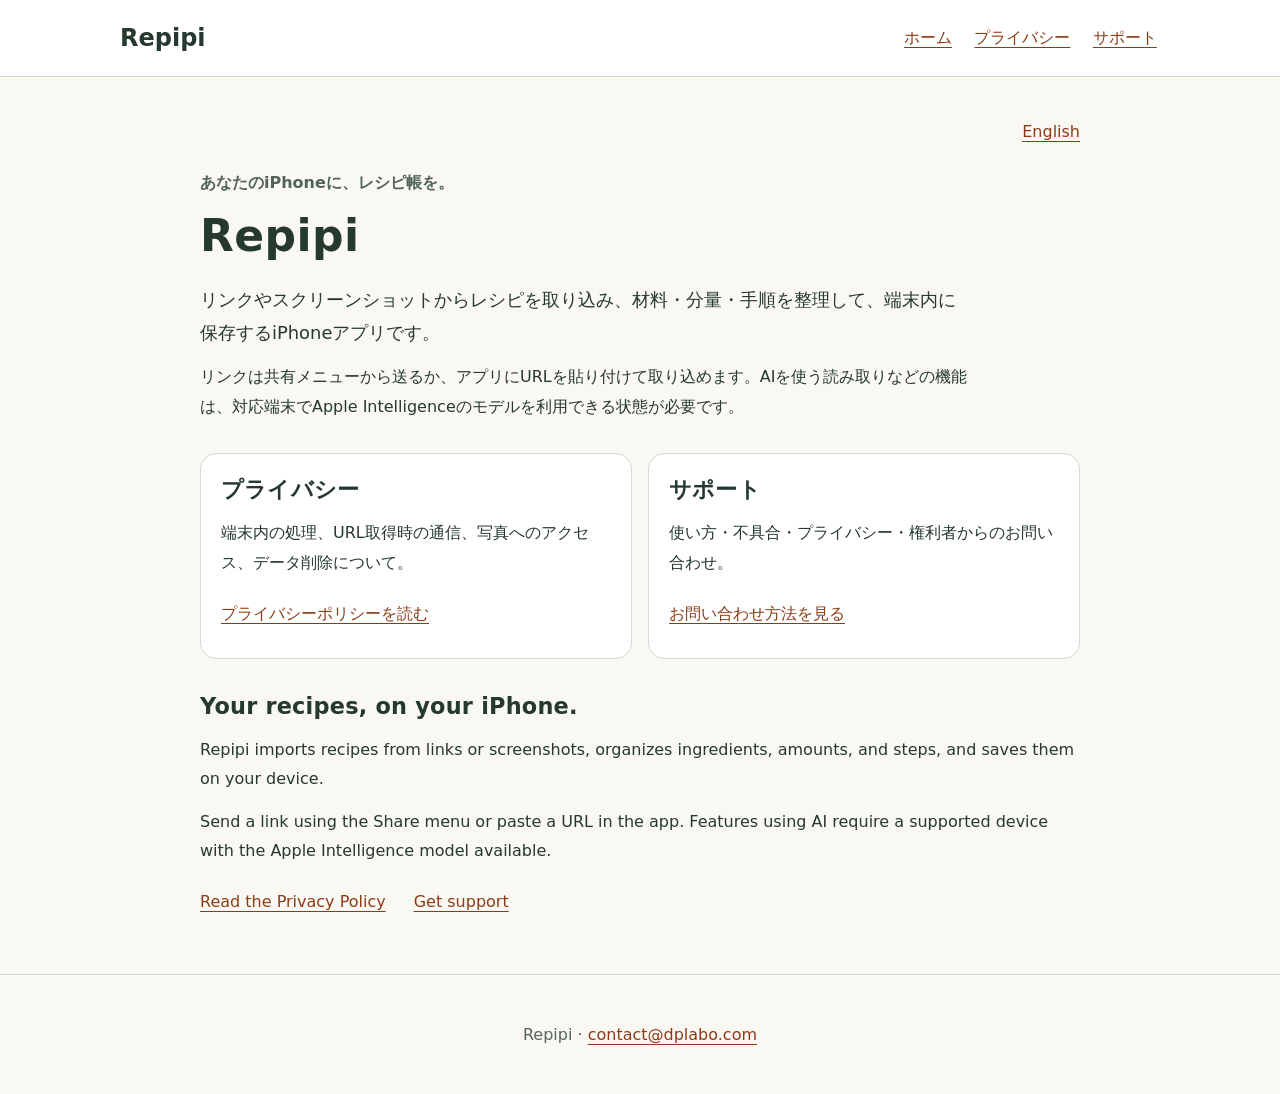
==== index.html @ e625ae4e "Publish Repipi information, privacy policies and support" ====
<!doctype html>
<html lang="ja">
<head>
  <meta charset="utf-8">
  <meta name="viewport" content="width=device-width, initial-scale=1">
  <title>アプリ案内・サポート · Repipi</title>
  <meta name="description" content="Repipiのアプリ案内、日英プライバシーポリシー、問い合わせ先。">
  <link rel="canonical" href="https://ytksato.github.io/repipi-info/">
  <link rel="stylesheet" href="assets/styles.css">
</head>
<body>
  <a href="#main" class="skip-link">本文へ移動</a>
  <header class="site-header"><div class="header-inner">
    <a href="./" class="wordmark">Repipi</a>
    <nav aria-label="メインメニュー"><a href="./">ホーム</a> <a href="privacy/">プライバシー</a> <a href="support/">サポート</a></nav>
  </div></header>
  <main id="main" tabindex="-1">
<div class="language-switch"><a href="#english" lang="en">English</a></div>
<section class="intro" aria-labelledby="home-title">
  <p class="eyebrow">あなたのiPhoneに、レシピ帳を。</p>
  <h1 id="home-title">Repipi</h1>
  <p class="lead">リンクやスクリーンショットからレシピを取り込み、材料・分量・手順を整理して、端末内に保存するiPhoneアプリです。</p>
  <p>リンクは共有メニューから送るか、アプリにURLを貼り付けて取り込めます。AIを使う読み取りなどの機能は、対応端末でApple Intelligenceのモデルを利用できる状態が必要です。</p>
</section>
<div class="cards">
  <section class="card"><h2>プライバシー</h2><p>端末内の処理、URL取得時の通信、写真へのアクセス、データ削除について。</p><a href="privacy/ja/">プライバシーポリシーを読む</a></section>
  <section class="card"><h2>サポート</h2><p>使い方・不具合・プライバシー・権利者からのお問い合わせ。</p><a href="support/">お問い合わせ方法を見る</a></section>
</div>
<section id="english" lang="en" aria-labelledby="english-title">
  <h2 id="english-title">Your recipes, on your iPhone.</h2>
  <p>Repipi imports recipes from links or screenshots, organizes ingredients, amounts, and steps, and saves them on your device.</p>
  <p>Send a link using the Share menu or paste a URL in the app. Features using AI require a supported device with the Apple Intelligence model available.</p>
  <div class="link-row"><a href="privacy/en/">Read the Privacy Policy</a><a href="support/#english">Get support</a></div>
</section>
</main>
  <footer><p>Repipi · <a href="mailto:contact@dplabo.com">contact@dplabo.com</a></p></footer>
</body>
</html>
---- assets/styles.css ----
:root { color-scheme: light dark; --bg:#faf8f3; --surface:#fff; --text:#25392e; --muted:#526557; --link:#8c3b17; --line:#d4dcd2; }
* { box-sizing:border-box; }
body { margin:0; background:var(--bg); color:var(--text); font-family:system-ui,-apple-system,BlinkMacSystemFont,"Segoe UI",sans-serif; font-size:1rem; line-height:1.85; overflow-wrap:anywhere; }
a { color:var(--link); text-underline-offset:.22em; text-decoration-thickness:.08em; }
a:hover { text-decoration-thickness:.15em; }
a:focus-visible { outline:3px solid var(--link); outline-offset:4px; border-radius:3px; }
.site-header { border-bottom:1px solid var(--line); background:var(--surface); }
.header-inner { max-width:68rem; margin:auto; padding:1rem 1.5rem; display:flex; gap:1rem; align-items:center; flex-wrap:wrap; justify-content:space-between; }
.wordmark { font-size:1.5rem; font-weight:750; text-decoration:none; color:var(--text); }
nav { display:flex; gap:.35rem 1rem; flex-wrap:wrap; }
nav a { padding:.45rem .2rem; min-height:44px; display:inline-flex; align-items:center; }
main { max-width:58rem; margin:auto; padding:2rem 1.5rem 3rem; }
h1,h2,h3 { line-height:1.4; letter-spacing:.01em; }
h1 { font-size:clamp(1.8rem,5vw,2.75rem); margin:.5rem 0 1rem; }
h2 { font-size:1.4rem; margin:2rem 0 .8rem; }
h3 { font-size:1.1rem; }
p { margin:.8rem 0; }
.lead { font-size:1.12rem; }
.eyebrow,.updated { color:var(--muted); }
.eyebrow { margin-bottom:0; font-weight:650; }
.intro { max-width:48rem; }
.cards { display:grid; grid-template-columns:repeat(2,minmax(0,1fr)); gap:1rem; margin:2rem 0; }
.card { background:var(--surface); border:1px solid var(--line); padding:1.25rem; border-radius:1rem; }
.card h2 { margin:0 0 .75rem; }
.card a,.link-row a { display:inline-block; padding:.55rem 0; min-height:44px; }
.link-row { display:flex; gap:.5rem 1.75rem; flex-wrap:wrap; }
.language-switch { text-align:right; }
.language-switch a { display:inline-block; padding:.5rem 0; min-height:44px; }
.contact { font-size:1.25rem; font-weight:650; }
.contact a { display:inline-block; padding:.5rem 0; min-height:44px; }
ul { padding-left:1.5rem; }
li { margin:.65rem 0; }
.policy section { margin:2rem 0; }
[id] { scroll-margin-top:1rem; }
footer { border-top:1px solid var(--line); color:var(--muted); padding:1.5rem; text-align:center; }
footer a { display:inline-block; padding:.5rem 0; min-height:44px; }
.skip-link { position:absolute; left:1rem; top:-10rem; padding:.75rem 1rem; background:var(--surface); z-index:1; }
.skip-link:focus { top:1rem; }
@media (max-width:38rem) { .cards { grid-template-columns:1fr; } main { padding:1.5rem 1.1rem 2rem; } .header-inner { padding:.8rem 1.1rem; } }
@media (prefers-color-scheme:dark) { :root { --bg:#15221b; --surface:#1c2d23; --text:#edf2e9; --muted:#bacaba; --link:#f5b58f; --line:#486050; } }
@media (prefers-contrast:more) { :root { --muted:var(--text); --line:var(--text); } a { text-decoration-thickness:.15em; } }
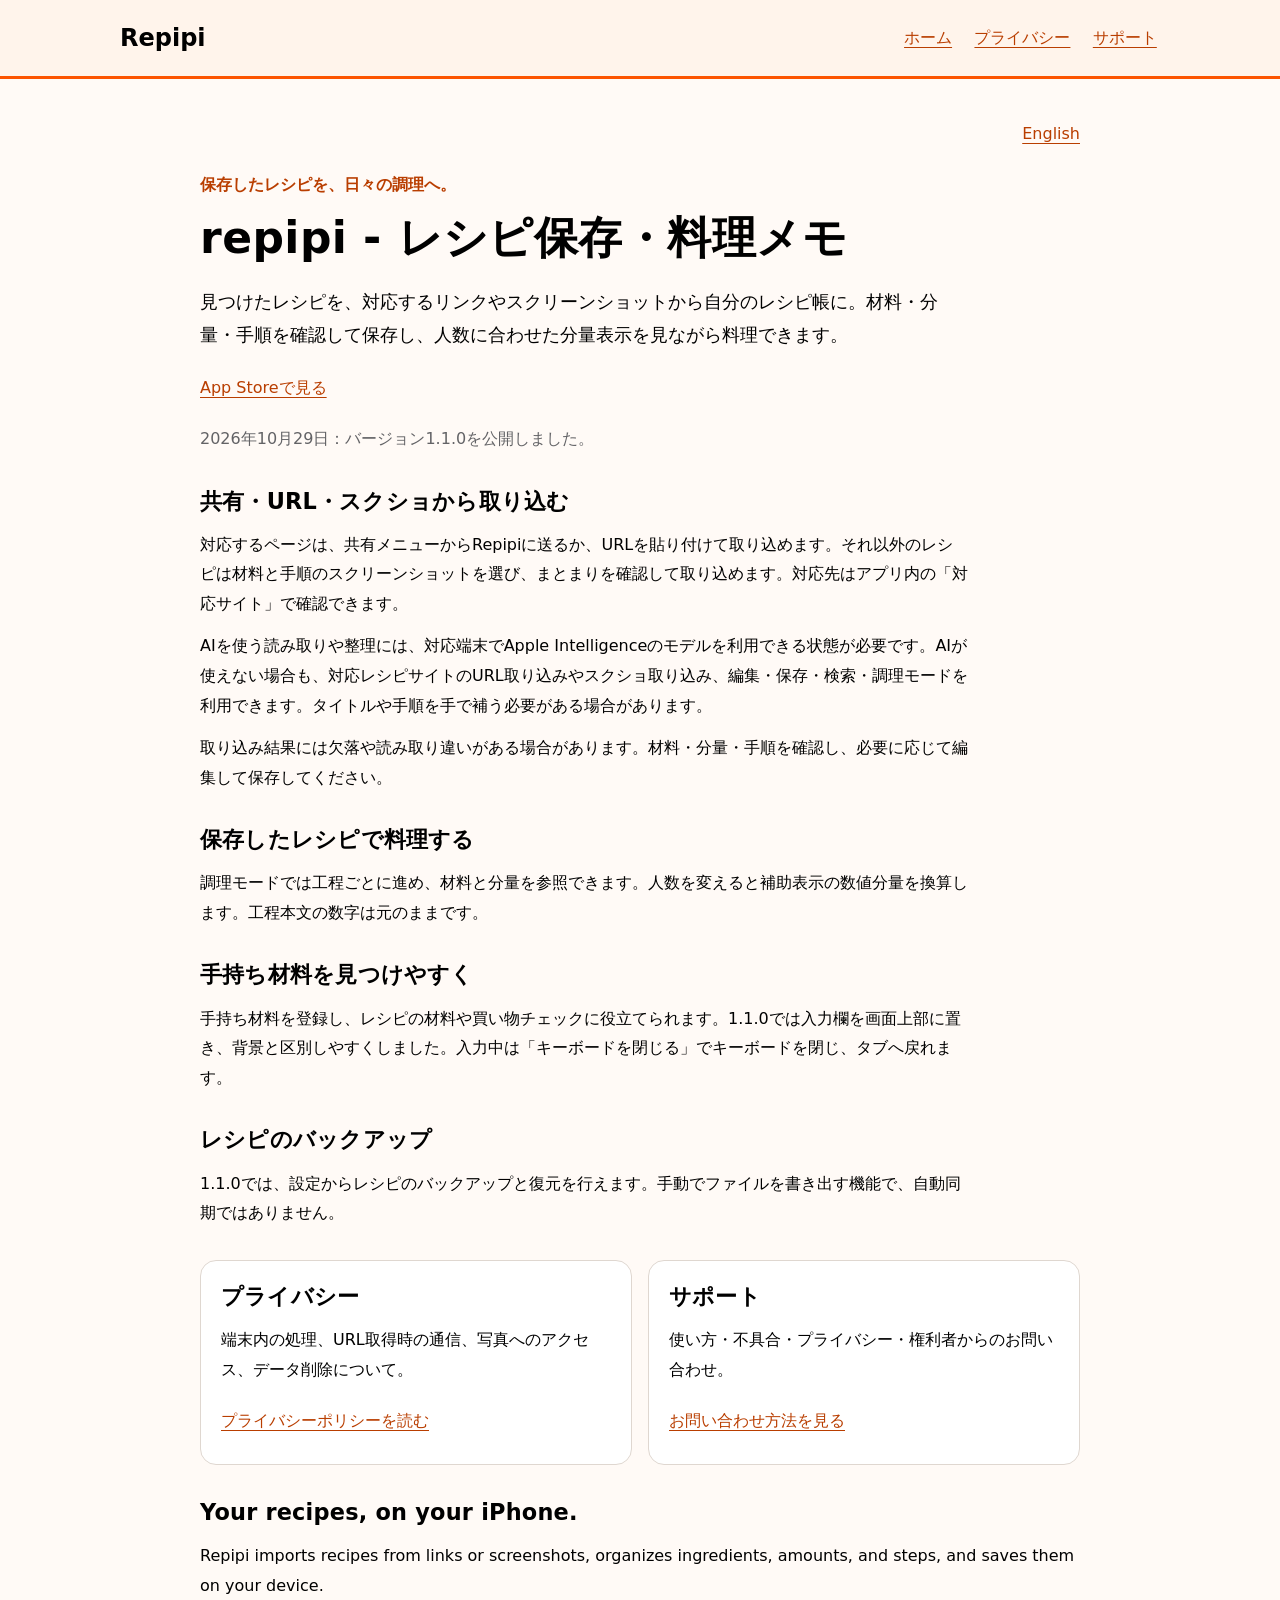
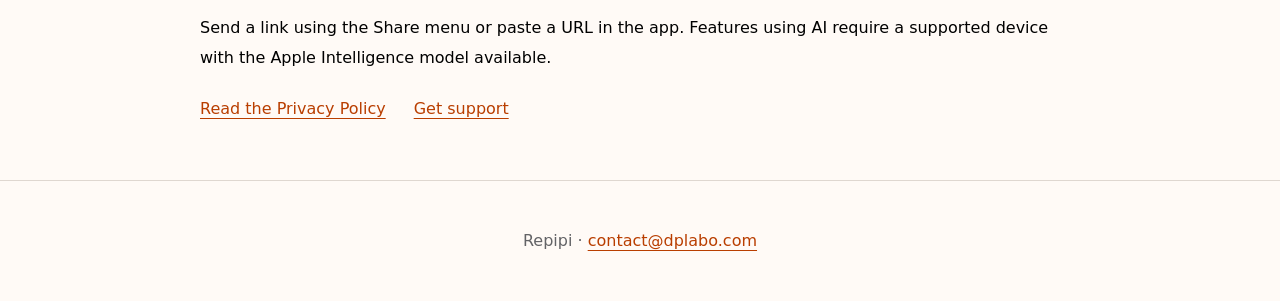
==== commit 01b5b7ef: "docs: update Japanese landing page for repipi 1.1.0" ====
--- a/index.html
+++ b/index.html
@@ -17,10 +17,21 @@
   <main id="main" tabindex="-1">
 <div class="language-switch"><a href="#english" lang="en">English</a></div>
 <section class="intro" aria-labelledby="home-title">
-  <p class="eyebrow">あなたのiPhoneに、レシピ帳を。</p>
-  <h1 id="home-title">Repipi</h1>
-  <p class="lead">リンクやスクリーンショットからレシピを取り込み、材料・分量・手順を整理して、端末内に保存するiPhoneアプリです。</p>
-  <p>リンクは共有メニューから送るか、アプリにURLを貼り付けて取り込めます。AIを使う読み取りなどの機能は、対応端末でApple Intelligenceのモデルを利用できる状態が必要です。</p>
+  <p class="eyebrow">保存したレシピを、日々の調理へ。</p>
+  <h1 id="home-title">repipi - レシピ保存・料理メモ</h1>
+  <p class="lead">見つけたレシピを、対応するリンクやスクリーンショットから自分のレシピ帳に。材料・分量・手順を確認して保存し、人数に合わせた分量表示を見ながら料理できます。</p>
+  <p class="link-row"><a href="https://apps.apple.com/jp/app/id6819143064">App Storeで見る</a></p>
+  <p class="updated">2026年10月29日：バージョン1.1.0を公開しました。</p>
+  <h2>共有・URL・スクショから取り込む</h2>
+  <p>対応するページは、共有メニューからRepipiに送るか、URLを貼り付けて取り込めます。それ以外のレシピは材料と手順のスクリーンショットを選び、まとまりを確認して取り込めます。対応先はアプリ内の「対応サイト」で確認できます。</p>
+  <p>AIを使う読み取りや整理には、対応端末でApple Intelligenceのモデルを利用できる状態が必要です。AIが使えない場合も、対応レシピサイトのURL取り込みやスクショ取り込み、編集・保存・検索・調理モードを利用できます。タイトルや手順を手で補う必要がある場合があります。</p>
+  <p>取り込み結果には欠落や読み取り違いがある場合があります。材料・分量・手順を確認し、必要に応じて編集して保存してください。</p>
+  <h2>保存したレシピで料理する</h2>
+  <p>調理モードでは工程ごとに進め、材料と分量を参照できます。人数を変えると補助表示の数値分量を換算します。工程本文の数字は元のままです。</p>
+  <h2>手持ち材料を見つけやすく</h2>
+  <p>手持ち材料を登録し、レシピの材料や買い物チェックに役立てられます。1.1.0では入力欄を画面上部に置き、背景と区別しやすくしました。入力中は「キーボードを閉じる」でキーボードを閉じ、タブへ戻れます。</p>
+  <h2>レシピのバックアップ</h2>
+  <p>1.1.0では、設定からレシピのバックアップと復元を行えます。手動でファイルを書き出す機能で、自動同期ではありません。</p>
 </section>
 <div class="cards">
   <section class="card"><h2>プライバシー</h2><p>端末内の処理、URL取得時の通信、写真へのアクセス、データ削除について。</p><a href="privacy/ja/">プライバシーポリシーを読む</a></section>
--- a/assets/styles.css
+++ b/assets/styles.css
@@ -1,10 +1,10 @@
-:root { color-scheme: light dark; --bg:#faf8f3; --surface:#fff; --text:#25392e; --muted:#526557; --link:#8c3b17; --line:#d4dcd2; }
+:root { color-scheme: light dark; --bg:#fffaf6; --hero:#fff4eb; --surface:#fff; --text:#000; --muted:#636366; --accent:#fc5400; --link:#b93e00; --line:#dfd7d0; }
 * { box-sizing:border-box; }
 body { margin:0; background:var(--bg); color:var(--text); font-family:system-ui,-apple-system,BlinkMacSystemFont,"Segoe UI",sans-serif; font-size:1rem; line-height:1.85; overflow-wrap:anywhere; }
 a { color:var(--link); text-underline-offset:.22em; text-decoration-thickness:.08em; }
 a:hover { text-decoration-thickness:.15em; }
 a:focus-visible { outline:3px solid var(--link); outline-offset:4px; border-radius:3px; }
-.site-header { border-bottom:1px solid var(--line); background:var(--surface); }
+.site-header { border-bottom:3px solid var(--accent); background:var(--hero); }
 .header-inner { max-width:68rem; margin:auto; padding:1rem 1.5rem; display:flex; gap:1rem; align-items:center; flex-wrap:wrap; justify-content:space-between; }
 .wordmark { font-size:1.5rem; font-weight:750; text-decoration:none; color:var(--text); }
 nav { display:flex; gap:.35rem 1rem; flex-wrap:wrap; }
@@ -17,7 +17,7 @@
 p { margin:.8rem 0; }
 .lead { font-size:1.12rem; }
 .eyebrow,.updated { color:var(--muted); }
-.eyebrow { margin-bottom:0; font-weight:650; }
+.eyebrow { margin-bottom:0; font-weight:650; color:var(--link); }
 .intro { max-width:48rem; }
 .cards { display:grid; grid-template-columns:repeat(2,minmax(0,1fr)); gap:1rem; margin:2rem 0; }
 .card { background:var(--surface); border:1px solid var(--line); padding:1.25rem; border-radius:1rem; }
@@ -37,5 +37,6 @@
 .skip-link { position:absolute; left:1rem; top:-10rem; padding:.75rem 1rem; background:var(--surface); z-index:1; }
 .skip-link:focus { top:1rem; }
 @media (max-width:38rem) { .cards { grid-template-columns:1fr; } main { padding:1.5rem 1.1rem 2rem; } .header-inner { padding:.8rem 1.1rem; } }
-@media (prefers-color-scheme:dark) { :root { --bg:#15221b; --surface:#1c2d23; --text:#edf2e9; --muted:#bacaba; --link:#f5b58f; --line:#486050; } }
-@media (prefers-contrast:more) { :root { --muted:var(--text); --line:var(--text); } a { text-decoration-thickness:.15em; } }
+@media (prefers-color-scheme:dark) { :root { --bg:#241c17; --hero:#30241b; --surface:#2e2925; --text:#fff; --muted:#bdbdc2; --accent:#ff5500; --link:#ff884f; --line:#615851; } }
+@media (prefers-contrast:more) { :root { --muted:var(--text); --line:var(--text); --link:#8c2f00; } a { text-decoration-thickness:.15em; } }
+@media (prefers-color-scheme:dark) and (prefers-contrast:more) { :root { --link:#ffb58e; } }
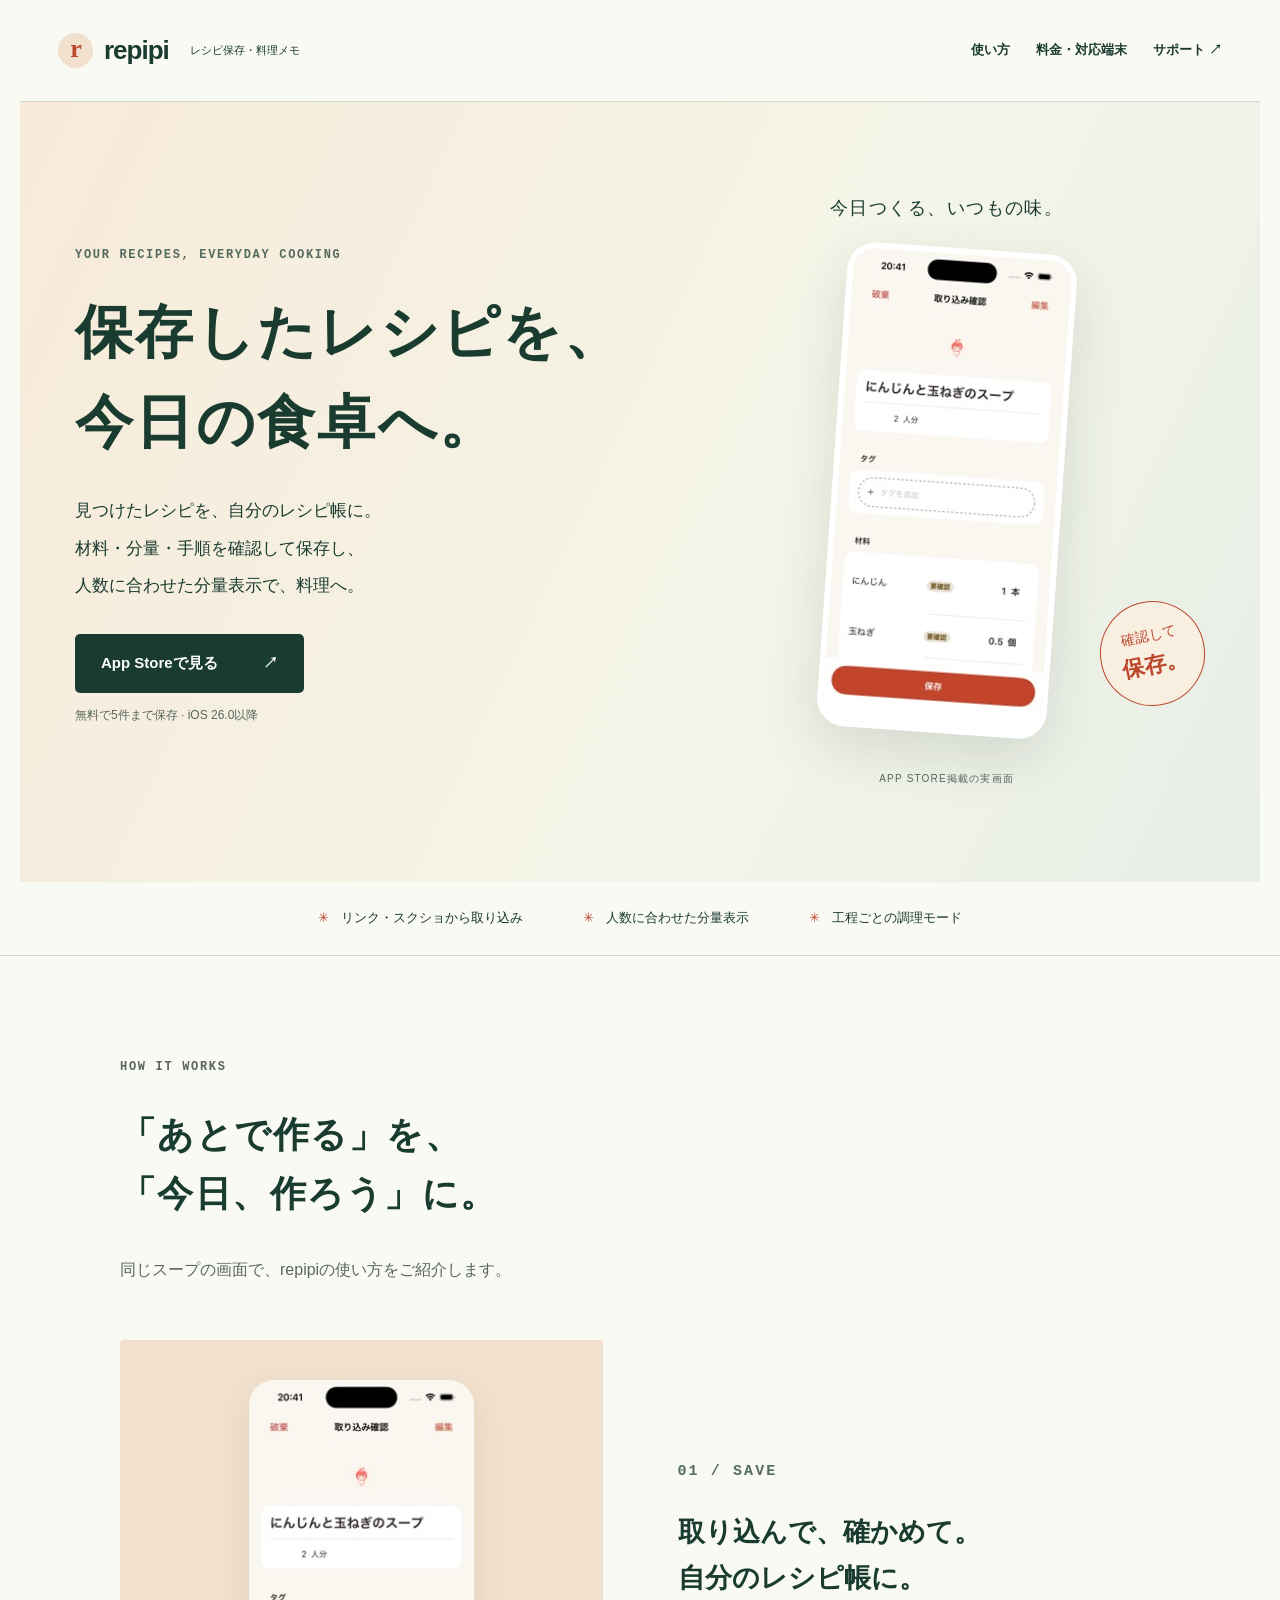
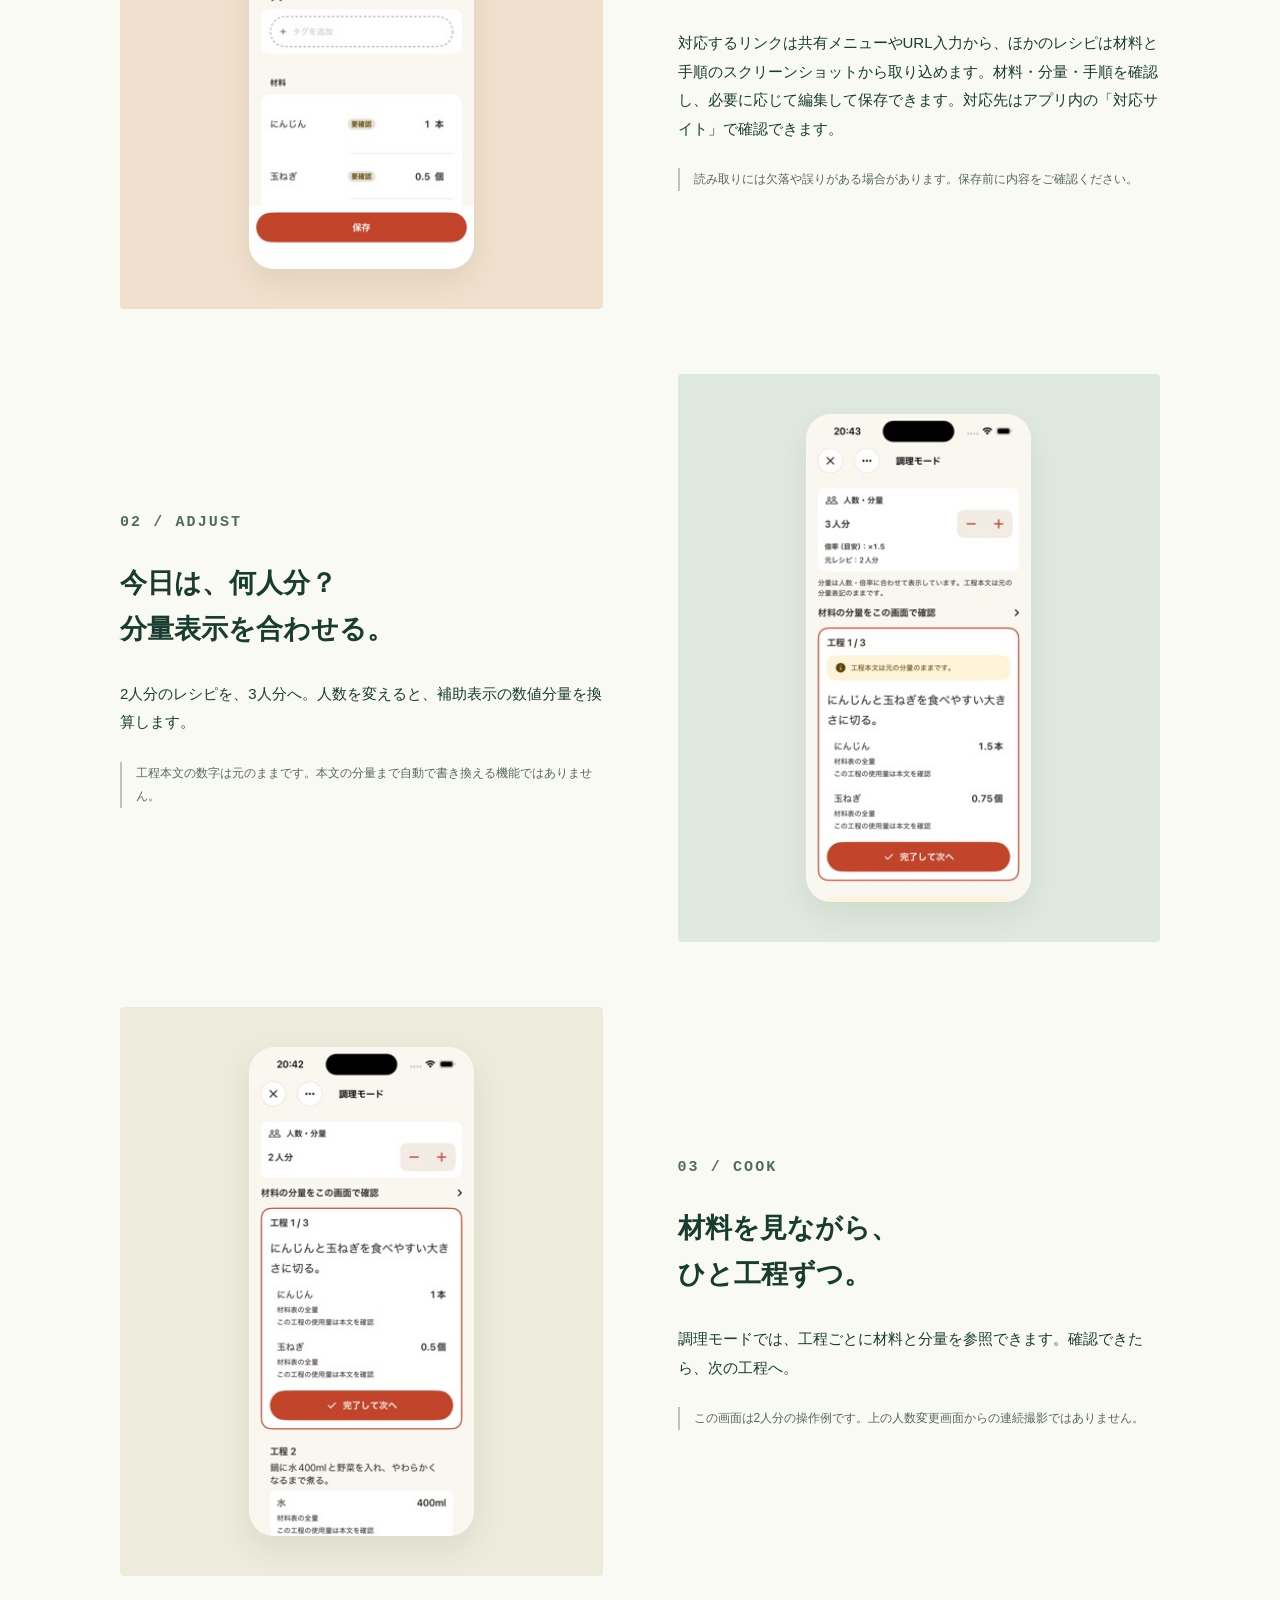
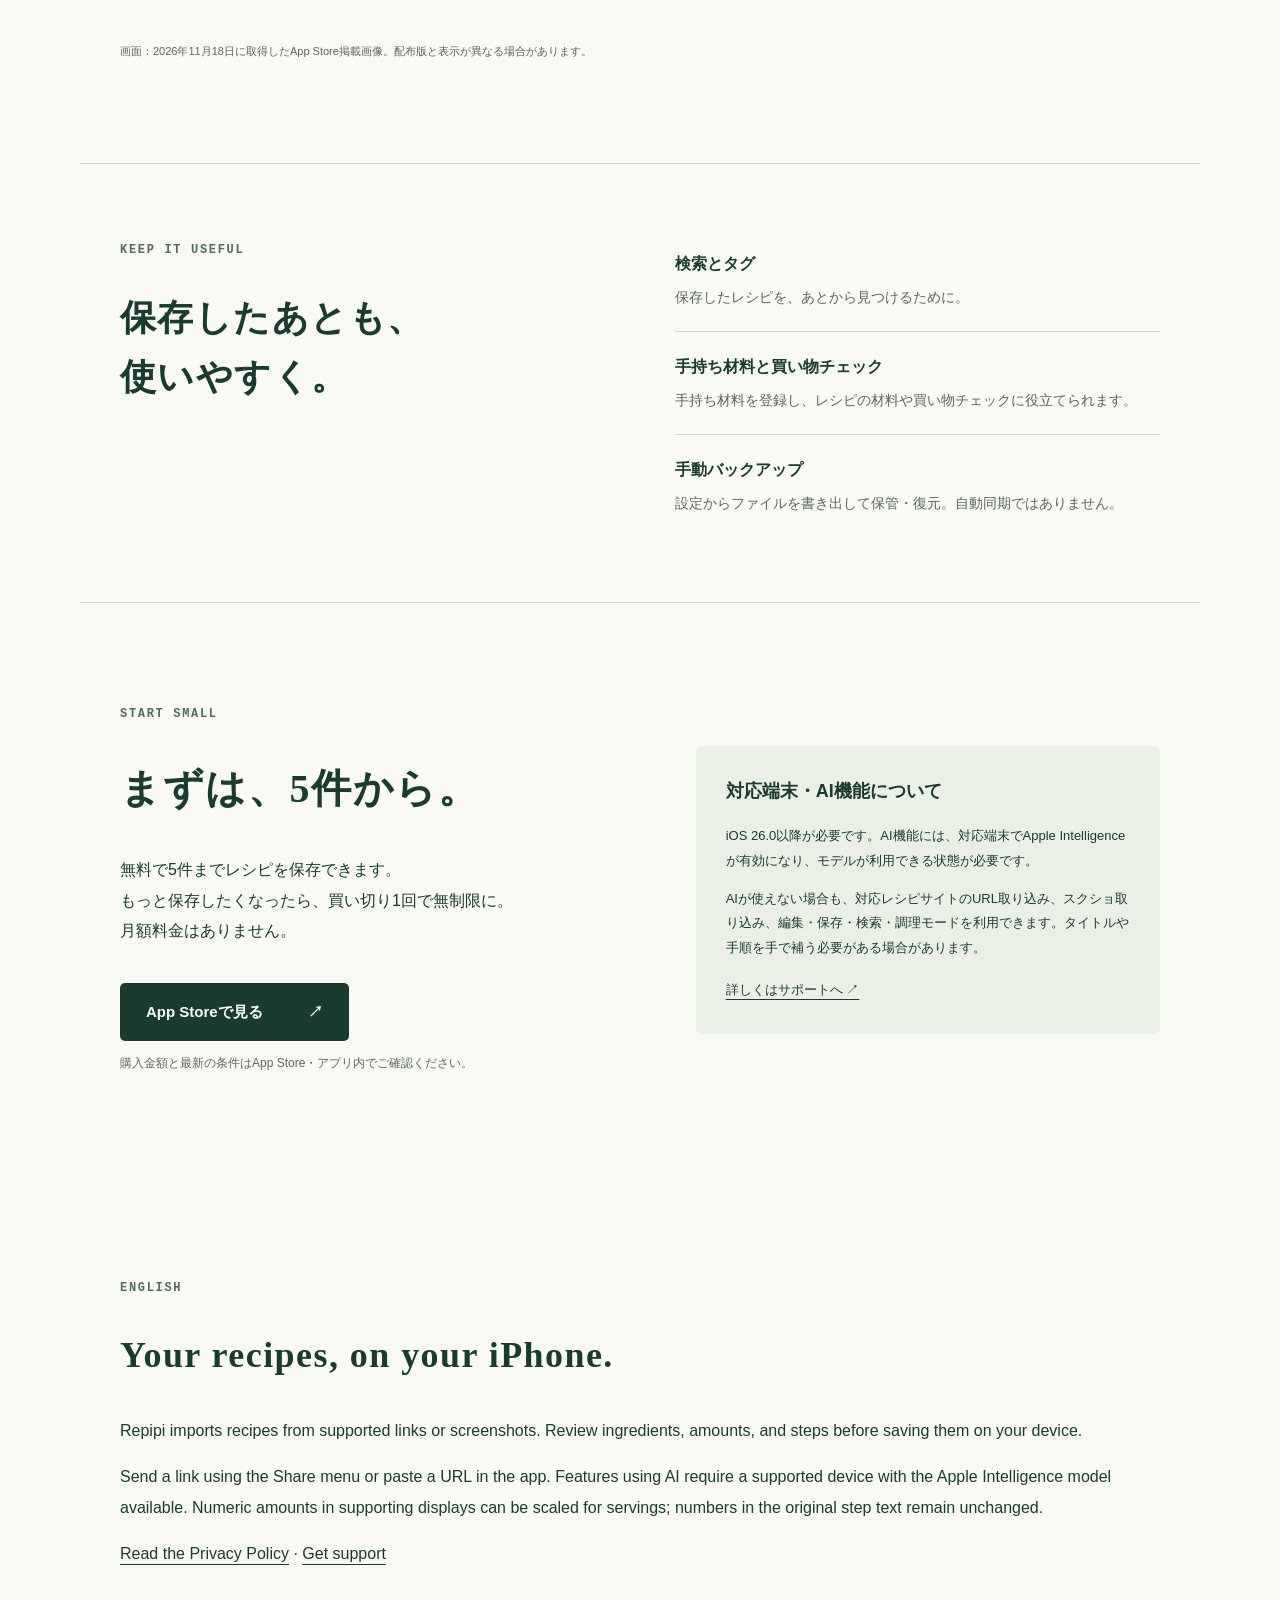
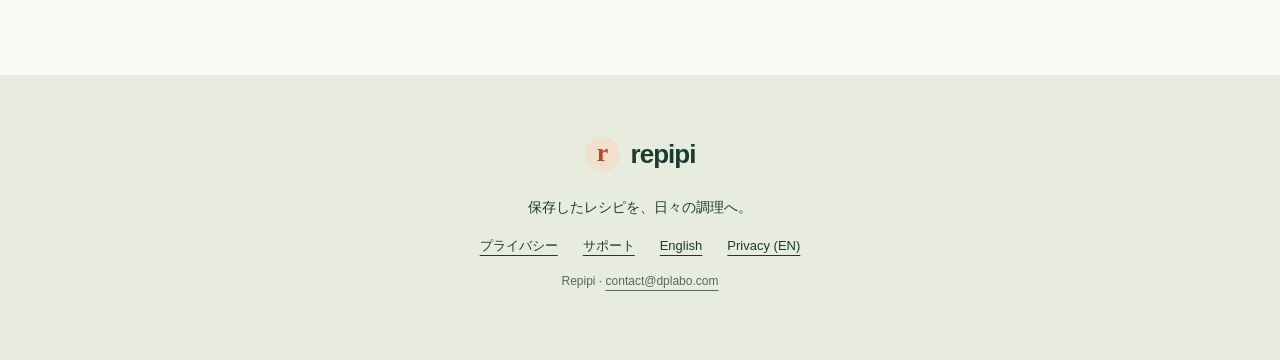
==== commit d32e8f8f: "Publish approved recipe-first landing page (refs ytksato/repipi#515)" ====
--- a/index.html
+++ b/index.html
@@ -1,49 +1,13 @@
-<!doctype html>
-<html lang="ja">
-<head>
-  <meta charset="utf-8">
-  <meta name="viewport" content="width=device-width, initial-scale=1">
-  <title>アプリ案内・サポート · Repipi</title>
-  <meta name="description" content="Repipiのアプリ案内、日英プライバシーポリシー、問い合わせ先。">
-  <link rel="canonical" href="https://ytksato.github.io/repipi-info/">
-  <link rel="stylesheet" href="assets/styles.css">
-</head>
-<body>
-  <a href="#main" class="skip-link">本文へ移動</a>
-  <header class="site-header"><div class="header-inner">
-    <a href="./" class="wordmark">Repipi</a>
-    <nav aria-label="メインメニュー"><a href="./">ホーム</a> <a href="privacy/">プライバシー</a> <a href="support/">サポート</a></nav>
-  </div></header>
-  <main id="main" tabindex="-1">
-<div class="language-switch"><a href="#english" lang="en">English</a></div>
-<section class="intro" aria-labelledby="home-title">
-  <p class="eyebrow">保存したレシピを、日々の調理へ。</p>
-  <h1 id="home-title">repipi - レシピ保存・料理メモ</h1>
-  <p class="lead">見つけたレシピを、対応するリンクやスクリーンショットから自分のレシピ帳に。材料・分量・手順を確認して保存し、人数に合わせた分量表示を見ながら料理できます。</p>
-  <p class="link-row"><a href="https://apps.apple.com/jp/app/id6819143064">App Storeで見る</a></p>
-  <p class="updated">2026年10月29日：バージョン1.1.0を公開しました。</p>
-  <h2>共有・URL・スクショから取り込む</h2>
-  <p>対応するページは、共有メニューからRepipiに送るか、URLを貼り付けて取り込めます。それ以外のレシピは材料と手順のスクリーンショットを選び、まとまりを確認して取り込めます。対応先はアプリ内の「対応サイト」で確認できます。</p>
-  <p>AIを使う読み取りや整理には、対応端末でApple Intelligenceのモデルを利用できる状態が必要です。AIが使えない場合も、対応レシピサイトのURL取り込みやスクショ取り込み、編集・保存・検索・調理モードを利用できます。タイトルや手順を手で補う必要がある場合があります。</p>
-  <p>取り込み結果には欠落や読み取り違いがある場合があります。材料・分量・手順を確認し、必要に応じて編集して保存してください。</p>
-  <h2>保存したレシピで料理する</h2>
-  <p>調理モードでは工程ごとに進め、材料と分量を参照できます。人数を変えると補助表示の数値分量を換算します。工程本文の数字は元のままです。</p>
-  <h2>手持ち材料を見つけやすく</h2>
-  <p>手持ち材料を登録し、レシピの材料や買い物チェックに役立てられます。1.1.0では入力欄を画面上部に置き、背景と区別しやすくしました。入力中は「キーボードを閉じる」でキーボードを閉じ、タブへ戻れます。</p>
-  <h2>レシピのバックアップ</h2>
-  <p>1.1.0では、設定からレシピのバックアップと復元を行えます。手動でファイルを書き出す機能で、自動同期ではありません。</p>
-</section>
-<div class="cards">
-  <section class="card"><h2>プライバシー</h2><p>端末内の処理、URL取得時の通信、写真へのアクセス、データ削除について。</p><a href="privacy/ja/">プライバシーポリシーを読む</a></section>
-  <section class="card"><h2>サポート</h2><p>使い方・不具合・プライバシー・権利者からのお問い合わせ。</p><a href="support/">お問い合わせ方法を見る</a></section>
-</div>
-<section id="english" lang="en" aria-labelledby="english-title">
-  <h2 id="english-title">Your recipes, on your iPhone.</h2>
-  <p>Repipi imports recipes from links or screenshots, organizes ingredients, amounts, and steps, and saves them on your device.</p>
-  <p>Send a link using the Share menu or paste a URL in the app. Features using AI require a supported device with the Apple Intelligence model available.</p>
-  <div class="link-row"><a href="privacy/en/">Read the Privacy Policy</a><a href="support/#english">Get support</a></div>
-</section>
-</main>
-  <footer><p>Repipi · <a href="mailto:contact@dplabo.com">contact@dplabo.com</a></p></footer>
-</body>
-</html>
+<!doctype html><html lang="ja"><head><meta charset="utf-8"><meta name="viewport" content="width=device-width,initial-scale=1"><title>repipi | 保存したレシピを、今日の食卓へ。</title><meta name="description" content="材料・分量・手順を確認して保存。人数に合わせた分量表示で料理できる、iPhoneのレシピ帳。"><link rel="stylesheet" href="assets/landing.css"><link rel="canonical" href="https://ytksato.github.io/repipi-info/"></head><body>
+<a class="skip" href="#main">本文へ移動</a>
+<header><a class="brand" href="#top"><span class="mark">r</span> repipi<span class="small">レシピ保存・料理メモ</span></a><nav aria-label="メニュー"><a href="#how">使い方</a><a href="#price">料金・対応端末</a><a href="https://ytksato.github.io/repipi-info/support/">サポート ↗</a></nav></header>
+<main id="main" tabindex="-1"><section class="hero" id="top"><div class="hero-copy"><p class="eyebrow">YOUR RECIPES, EVERYDAY COOKING</p><h1>保存したレシピを、<br>今日の食卓へ。</h1><p class="lead">見つけたレシピを、自分のレシピ帳に。<br>材料・分量・手順を確認して保存し、<br>人数に合わせた分量表示で、料理へ。</p><a class="button" href="https://apps.apple.com/jp/app/id6819143064">App Storeで見る <span>↗</span></a><p class="fine">無料で5件まで保存 · iOS 26.0以降</p></div><div class="hero-visual"><div class="visual-label">今日つくる、いつもの味。</div><img src="assets/store-0.jpg" alt="にんじんと玉ねぎのスープの取り込み確認画面。2人分の材料と保存ボタン。" width="221" height="480"><div class="stamp">確認して<br><strong>保存。</strong></div><span class="caption">APP STORE掲載の実画面</span></div></section>
+<div class="strip"><span>リンク・スクショから取り込み</span><span>人数に合わせた分量表示</span><span>工程ごとの調理モード</span></div>
+<section id="how" class="section"><div class="section-heading"><p class="eyebrow">HOW IT WORKS</p><h2>「あとで作る」を、<br>「今日、作ろう」に。</h2><p>同じスープの画面で、repipiの使い方をご紹介します。</p></div>
+<article class="feature"><div class="feature-image peach"><img src="assets/store-0.jpg" alt="取り込み確認画面。にんじん1本、玉ねぎ0.5個を確認して保存。" width="221" height="480"></div><div class="feature-copy"><p class="number">01 / SAVE</p><h3>取り込んで、確かめて。<br>自分のレシピ帳に。</h3><p>対応するリンクは共有メニューやURL入力から、ほかのレシピは材料と手順のスクリーンショットから取り込めます。材料・分量・手順を確認し、必要に応じて編集して保存できます。対応先はアプリ内の「対応サイト」で確認できます。</p><p class="note">読み取りには欠落や誤りがある場合があります。保存前に内容をご確認ください。</p></div></article>
+<article class="feature reverse"><div class="feature-image sage"><img src="assets/store-3.jpg" alt="人数を2人分から3人分に変更。にんじん1.5本、玉ねぎ0.75個を補助表示。" width="221" height="480"></div><div class="feature-copy"><p class="number">02 / ADJUST</p><h3>今日は、何人分？<br>分量表示を合わせる。</h3><p>2人分のレシピを、3人分へ。人数を変えると、補助表示の数値分量を換算します。</p><p class="note">工程本文の数字は元のままです。本文の分量まで自動で書き換える機能ではありません。</p></div></article>
+<article class="feature"><div class="feature-image cream"><img src="assets/store-2.jpg" alt="調理モード。工程1の材料と分量、完了して次へボタン。" width="221" height="480"></div><div class="feature-copy"><p class="number">03 / COOK</p><h3>材料を見ながら、<br>ひと工程ずつ。</h3><p>調理モードでは、工程ごとに材料と分量を参照できます。確認できたら、次の工程へ。</p><p class="note">この画面は2人分の操作例です。上の人数変更画面からの連続撮影ではありません。</p></div></article>
+<p class="image-source">画面：2026年11月18日に取得したApp Store掲載画像。配布版と表示が異なる場合があります。</p></section>
+<section class="more section"><div><p class="eyebrow">KEEP IT USEFUL</p><h2>保存したあとも、<br>使いやすく。</h2></div><dl><div><dt>検索とタグ</dt><dd>保存したレシピを、あとから見つけるために。</dd></div><div><dt>手持ち材料と買い物チェック</dt><dd>手持ち材料を登録し、レシピの材料や買い物チェックに役立てられます。</dd></div><div><dt>手動バックアップ</dt><dd>設定からファイルを書き出して保管・復元。自動同期ではありません。</dd></div></dl></section>
+<section id="price" class="price section"><div><p class="eyebrow">START SMALL</p><h2>まずは、5件から。</h2><p>無料で5件までレシピを保存できます。<br>もっと保存したくなったら、買い切り1回で無制限に。<br>月額料金はありません。</p><a class="button" href="https://apps.apple.com/jp/app/id6819143064">App Storeで見る <span>↗</span></a><p class="fine">購入金額と最新の条件はApp Store・アプリ内でご確認ください。</p></div><div class="requirements"><h3>対応端末・AI機能について</h3><p>iOS 26.0以降が必要です。AI機能には、対応端末でApple Intelligenceが有効になり、モデルが利用できる状態が必要です。</p><p>AIが使えない場合も、対応レシピサイトのURL取り込み、スクショ取り込み、編集・保存・検索・調理モードを利用できます。タイトルや手順を手で補う必要がある場合があります。</p><a href="https://ytksato.github.io/repipi-info/support/">詳しくはサポートへ ↗</a></div></section>
+<section id="english" class="section" lang="en" aria-labelledby="english-title"><p class="eyebrow">ENGLISH</p><h2 id="english-title">Your recipes, on your iPhone.</h2><p>Repipi imports recipes from supported links or screenshots. Review ingredients, amounts, and steps before saving them on your device.</p><p>Send a link using the Share menu or paste a URL in the app. Features using AI require a supported device with the Apple Intelligence model available. Numeric amounts in supporting displays can be scaled for servings; numbers in the original step text remain unchanged.</p><p><a href="https://ytksato.github.io/repipi-info/privacy/en/">Read the Privacy Policy</a> · <a href="https://ytksato.github.io/repipi-info/support/#english">Get support</a></p></section></main><footer><a class="brand" href="#top"><span class="mark">r</span> repipi</a><p>保存したレシピを、日々の調理へ。</p><div><a href="https://ytksato.github.io/repipi-info/privacy/ja/">プライバシー</a><a href="https://ytksato.github.io/repipi-info/support/">サポート</a><a href="#english" lang="en">English</a><a href="https://ytksato.github.io/repipi-info/privacy/en/" lang="en">Privacy (EN)</a></div><p class="fine">Repipi · <a href="mailto:contact@dplabo.com">contact@dplabo.com</a></p></footer></body></html>
--- a/assets/landing.css
+++ b/assets/landing.css
@@ -0,0 +1,3 @@
+:root{color-scheme:light;--ink:#193b30;--muted:#58665e;--paper:#fafaf4;--line:#d1dacf;--orange:#bc472d}*{box-sizing:border-box}html{scroll-behavior:smooth;scroll-padding-top:30px}body{margin:0;background:var(--paper);color:var(--ink);font-family:-apple-system,BlinkMacSystemFont,"Noto Sans JP",sans-serif;line-height:1.9;overflow-wrap:anywhere}a{color:inherit;text-underline-offset:5px}a:focus-visible{outline:3px solid var(--orange);outline-offset:5px}.review{text-align:center;background:#e9eddf;font-size:11px;letter-spacing:.14em;padding:5px}.skip{position:absolute;top:-100px}.skip:focus{top:0;background:white;z-index:9}header{max-width:1240px;margin:auto;display:flex;justify-content:space-between;align-items:center;padding:26px 38px;gap:20px;border-bottom:1px solid var(--line)}.brand{display:flex;align-items:center;gap:11px;text-decoration:none;font-size:26px;font-weight:800;letter-spacing:-1px}.mark{border:1px solid var(--orange);outline:1px solid var(--orange);outline-offset:3px;border-radius:8px;width:29px;height:29px;line-height:25px;text-align:center;font-family:Georgia,serif;color:var(--orange)}.small{font-size:11px;letter-spacing:0;font-weight:500;margin-left:10px}nav{display:flex;gap:26px;font-size:13px;font-weight:700}nav a{text-decoration:none;padding:8px 0}.hero{max-width:1240px;margin:auto;display:grid;grid-template-columns:1.1fr 1fr;min-height:730px;align-items:center;padding:64px 55px 76px;gap:45px;background:linear-gradient(115deg,#f7ead8,#f4f5e9 60%,#e7eee6)}.eyebrow,.number{font:600 12px/1.5 ui-monospace,monospace;letter-spacing:.14em;color:#536b5e}.hero h1{font-family:"Noto Serif CJK JP","Yu Mincho",serif;font-size:clamp(34px,4.7vw,58px);font-weight:650;line-height:1.55;letter-spacing:.04em;margin:24px 0}.lead{font-size:17px;line-height:2.2;margin:24px 0 30px}.button{display:inline-flex;align-items:center;gap:45px;background:var(--ink);color:#fff;padding:15px 26px;border-radius:5px;text-decoration:none;font-size:15px;font-weight:700;min-height:50px}.button:hover{background:#2d5848}.fine{font-size:12px;color:var(--muted);line-height:1.8}.hero-visual{position:relative;text-align:center;padding:25px 0 18px;min-width:0}.hero-visual img{width:230px;max-width:75%;height:auto;border-radius:28px;box-shadow:0 20px 55px #24342b22;transform:rotate(4deg);border:6px solid #fff}.visual-label{font-family:serif;font-size:18px;letter-spacing:.08em;margin-bottom:22px}.stamp{position:absolute;right:0;bottom:100px;display:grid;place-content:center;border:1px solid #bc472d;border-radius:50%;height:105px;width:105px;color:var(--orange);background:#f8efe0;line-height:1.65;font-size:14px;transform:rotate(-12deg)}.stamp strong{font-size:22px}.caption{display:block;font-size:10px;letter-spacing:.12em;margin-top:26px;color:var(--muted)}.strip{display:flex;justify-content:center;gap:60px;border-bottom:1px solid var(--line);padding:24px;font-size:13px}.strip span:before{content:"✳";color:var(--orange);margin-right:12px}.section{max-width:1120px;margin:auto;padding:90px 40px}.section-heading{margin-bottom:55px}h2{font-family:"Noto Serif CJK JP","Yu Mincho",serif;font-size:36px;line-height:1.65;font-weight:600;letter-spacing:.04em}h3{font-size:27px;line-height:1.7;font-weight:650}.section-heading p{color:var(--muted)}.feature{display:grid;grid-template-columns:1fr 1fr;gap:75px;align-items:center;margin-bottom:65px}.feature-image{text-align:center;padding:40px 30px;border-radius:4px}.feature-image img{display:block;margin:auto;width:225px;max-width:100%;height:auto;border-radius:25px;box-shadow:0 12px 30px #35493918}.peach{background:#f1e0cd}.sage{background:#e0e9df}.cream{background:#ecebdc}.feature-copy p{font-size:15px}.feature-copy .note{font-size:12px;color:var(--muted);border-left:2px solid #bdc6b9;padding-left:14px;margin-top:25px}.reverse .feature-image{order:2}.image-source{font-size:11px;color:var(--muted)}.more{display:grid;grid-template-columns:1fr 1fr;gap:70px;border-top:1px solid var(--line);border-bottom:1px solid var(--line);padding-top:65px;padding-bottom:65px}dl{margin:0}dl div{padding:20px 0;border-bottom:1px solid var(--line)}dl div:last-child{border:0}dt{font-weight:700}dd{margin:5px 0 0;font-size:14px;color:var(--muted)}.price{display:grid;grid-template-columns:1.1fr 1fr;gap:65px}.price h2{font-size:40px}.price .button{margin-top:20px}.requirements{background:#eaf0e6;padding:30px;border-radius:5px;align-self:center}.requirements h3{font-size:18px;margin-top:0}.requirements p,.requirements a{font-size:13px}footer{padding:55px 40px;background:#e7ecdf;text-align:center}footer .brand{justify-content:center}footer div{display:flex;gap:25px;justify-content:center;font-size:13px}footer>p{font-size:14px}@media(max-width:760px){header{padding:22px;flex-wrap:wrap;gap:12px}.small{display:none}nav{gap:20px;font-size:12px;width:100%}.hero{padding:36px 24px 45px;grid-template-columns:1fr;gap:20px}.hero h1{font-size:36px}.lead{font-size:15px}.hero-visual{max-width:360px;width:100%;margin:auto}.hero-visual img{width:220px}.stamp{right:0;bottom:80px;width:90px;height:90px}.strip{gap:9px;flex-direction:column;padding:24px;font-size:13px}.section{padding:60px 24px}.section-heading{margin-bottom:35px}h2{font-size:29px}h3{font-size:24px}.feature{grid-template-columns:1fr;gap:22px;margin-bottom:55px}.feature-image{padding:32px}.reverse .feature-image{order:0}.feature-copy h3{margin-top:14px}.more,.price{grid-template-columns:1fr;gap:22px}.price h2{font-size:33px}.requirements{padding:24px}footer{padding:40px 22px}footer div{gap:15px;flex-wrap:wrap}}@media(prefers-reduced-motion:reduce){html{scroll-behavior:auto}}
+.mark{outline:none;border:0;background:#f1e0cd;border-radius:50%;height:35px;width:35px;line-height:32px}
+@media(max-width:360px){.hero h1{font-size:28px;letter-spacing:.01em}.hero .lead{font-size:14px}.hero{padding-left:20px;padding-right:20px}nav{gap:15px}.section-heading h2{font-size:25px}}
